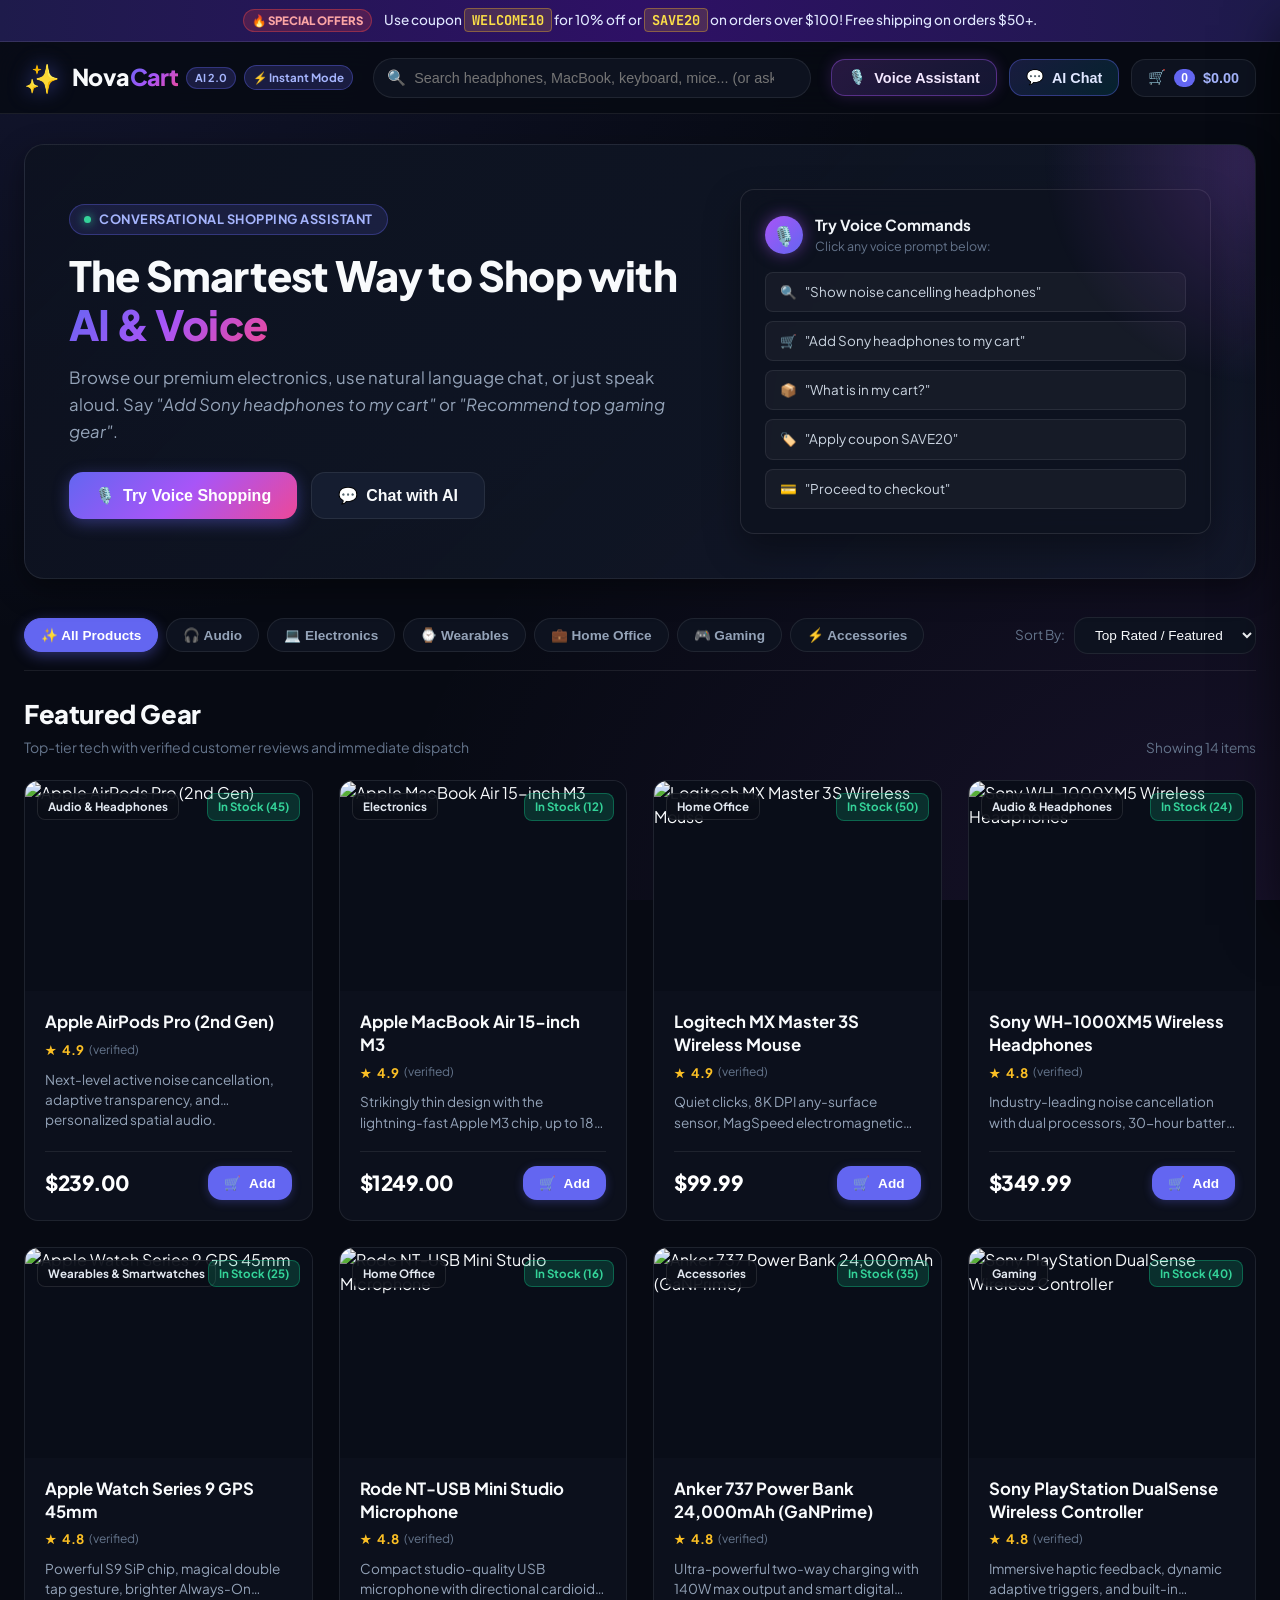
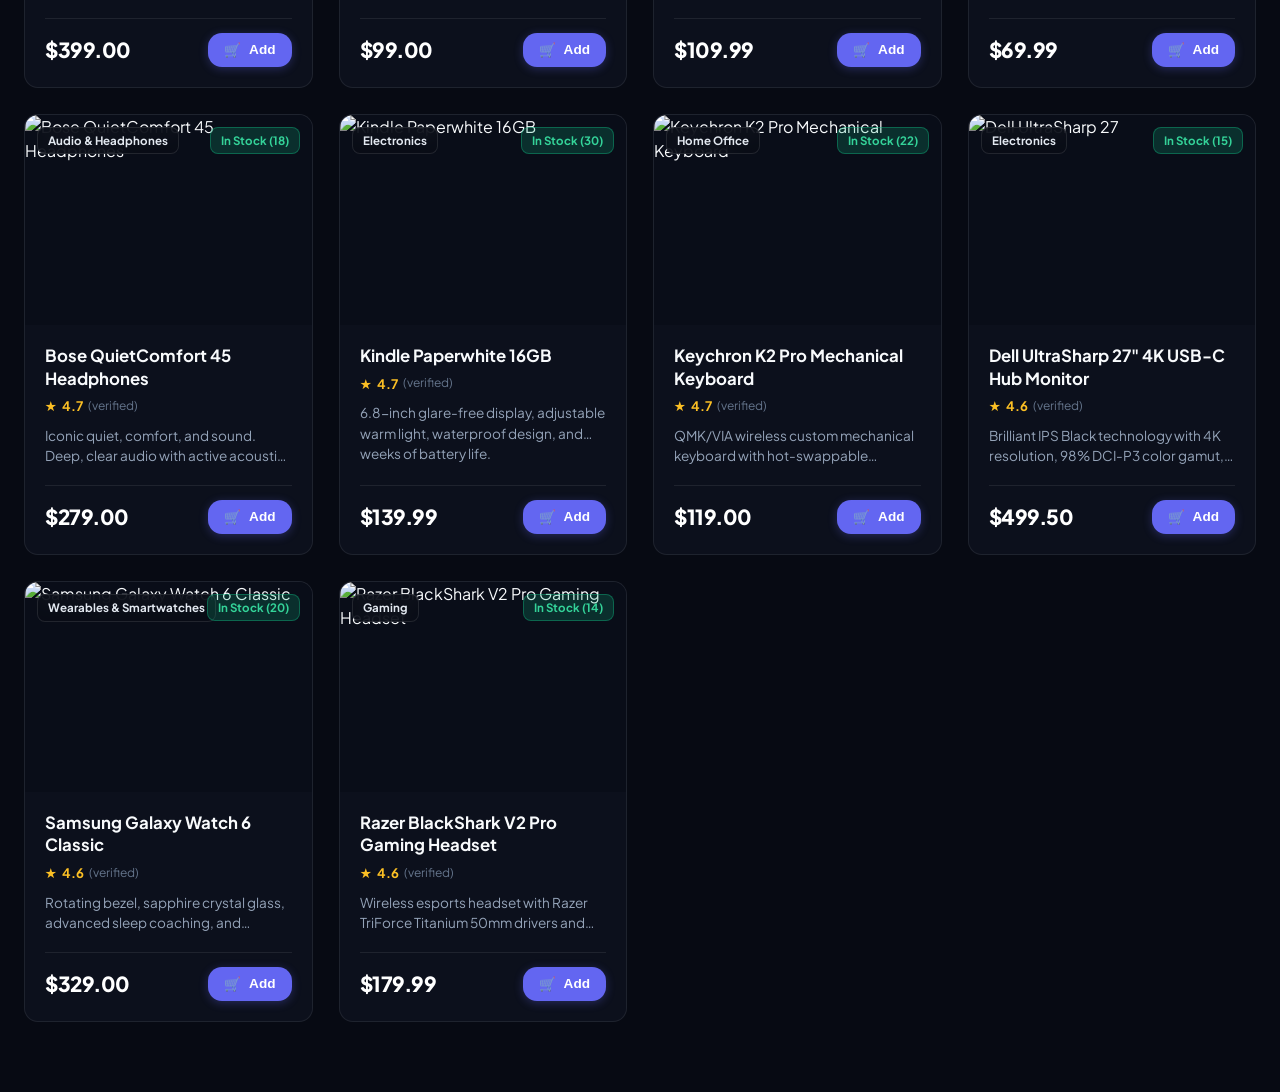
==== src/main/resources/static/index.html @ 32c0c03f "Initial release of NovaCart E-Commerce System with AI Chatbot and Voice Assistant" ====
<!DOCTYPE html>
<html lang="en">
<head>
    <meta charset="UTF-8">
    <meta name="viewport" content="width=device-width, initial-scale=1.0">
    <title>NovaCart - AI & Voice Powered E-Commerce</title>
    <link rel="stylesheet" href="css/style.css">
    <link rel="preconnect" href="https://fonts.googleapis.com">
    <link rel="preconnect" href="https://fonts.gstatic.com" crossorigin>
    <link href="https://fonts.googleapis.com/css2?family=Plus+Jakarta+Sans:wght@300;400;500;600;700;800&family=JetBrains+Mono:wght@400;500;600&display=swap" rel="stylesheet">
</head>
<body>
    <!-- Top Promotional Banner -->
    <div class="announcement-bar">
        <div class="announcement-content">
            <span class="badge-fire">🔥 SPECIAL OFFERS</span>
            <span>Use coupon <code class="coupon-chip" onclick="cartManager.quickApply('WELCOME10')">WELCOME10</code> for 10% off or <code class="coupon-chip" onclick="cartManager.quickApply('SAVE20')">SAVE20</code> on orders over $100! Free shipping on orders $50+.</span>
        </div>
    </div>

    <!-- Navigation Header -->
    <header class="navbar">
        <div class="nav-container">
            <div class="logo-area" onclick="app.resetFilters()">
                <div class="logo-icon-glow">✨</div>
                <div class="logo-text">
                    <span class="brand-title">Nova<span class="gradient-text">Cart</span></span>
                    <span class="brand-badge">AI 2.0</span>
                    <span class="live-pill" id="backendStatusBadge">⚡ Instant Mode</span>
                </div>
            </div>

            <!-- Instant Search Bar -->
            <div class="search-container">
                <span class="search-icon">🔍</span>
                <input type="text" id="searchInput" placeholder="Search headphones, MacBook, keyboard, mice... (or ask AI)" oninput="app.handleSearch(this.value)">
                <button class="clear-search-btn" id="clearSearchBtn" onclick="app.clearSearch()" style="display:none;">✕</button>
            </div>

            <!-- Header Action Controls -->
            <div class="nav-actions">
                <!-- Voice Assistant Trigger -->
                <button class="btn btn-voice-glow" onclick="voiceAssistant.toggle()" title="Talk to Voice Assistant">
                    <span class="mic-wave">🎙️</span>
                    <span class="btn-label">Voice Assistant</span>
                </button>

                <!-- AI Chatbot Trigger -->
                <button class="btn btn-chat-glow" onclick="chatAssistant.toggle()" title="Open AI Chat Assistant">
                    <span>💬</span>
                    <span class="btn-label">AI Chat</span>
                </button>

                <!-- Shopping Cart Trigger -->
                <button class="btn btn-cart-glow" onclick="cartManager.openDrawer()" title="View Cart">
                    <span class="cart-icon">🛒</span>
                    <span class="cart-count" id="cartCountBadge">0</span>
                    <span class="cart-subtotal" id="cartHeaderSubtotal">$0.00</span>
                </button>
            </div>
        </div>
    </header>

    <!-- Main Container -->
    <main class="main-layout">
        <!-- Hero Section with Futuristic Conversational Shopping -->
        <section class="hero-banner">
            <div class="hero-left">
                <div class="hero-pill">
                    <span class="pulse-dot"></span> Conversational Shopping Assistant
                </div>
                <h1 class="hero-heading">
                    The Smartest Way to Shop with <span class="gradient-text">AI & Voice</span>
                </h1>
                <p class="hero-subtext">
                    Browse our premium electronics, use natural language chat, or just speak aloud.
                    Say <em>"Add Sony headphones to my cart"</em> or <em>"Recommend top gaming gear"</em>.
                </p>
                <div class="hero-cta-group">
                    <button class="btn btn-primary btn-lg" onclick="voiceAssistant.startListening()">
                        <span>🎙️</span> Try Voice Shopping
                    </button>
                    <button class="btn btn-secondary btn-lg" onclick="chatAssistant.openWithPrompt('What deals and recommendations do you have?')">
                        <span>💬</span> Chat with AI
                    </button>
                </div>
            </div>

            <div class="hero-right">
                <div class="hero-voice-card">
                    <div class="voice-card-header">
                        <span class="mic-icon-circle">🎙️</span>
                        <div>
                            <h4>Try Voice Commands</h4>
                            <p>Click any voice prompt below:</p>
                        </div>
                    </div>
                    <div class="command-pills">
                        <div class="cmd-pill" onclick="voiceAssistant.simulateUtterance('Show noise cancelling headphones')">
                            <span>🔍</span> "Show noise cancelling headphones"
                        </div>
                        <div class="cmd-pill" onclick="voiceAssistant.simulateUtterance('Add Sony headphones to my cart')">
                            <span>🛒</span> "Add Sony headphones to my cart"
                        </div>
                        <div class="cmd-pill" onclick="voiceAssistant.simulateUtterance('What is in my cart?')">
                            <span>📦</span> "What is in my cart?"
                        </div>
                        <div class="cmd-pill" onclick="voiceAssistant.simulateUtterance('Apply coupon SAVE20')">
                            <span>🏷️</span> "Apply coupon SAVE20"
                        </div>
                        <div class="cmd-pill" onclick="voiceAssistant.simulateUtterance('Proceed to checkout')">
                            <span>💳</span> "Proceed to checkout"
                        </div>
                    </div>
                </div>
            </div>
        </section>

        <!-- Category Filter Tabs & Controls -->
        <section class="catalog-controls">
            <div class="category-tabs" id="categoryTabs">
                <button class="cat-pill active" data-category="ALL" onclick="app.setCategory('ALL')">✨ All Products</button>
                <button class="cat-pill" data-category="AUDIO" onclick="app.setCategory('AUDIO')">🎧 Audio</button>
                <button class="cat-pill" data-category="ELECTRONICS" onclick="app.setCategory('ELECTRONICS')">💻 Electronics</button>
                <button class="cat-pill" data-category="WEARABLES" onclick="app.setCategory('WEARABLES')">⌚ Wearables</button>
                <button class="cat-pill" data-category="HOME_OFFICE" onclick="app.setCategory('HOME_OFFICE')">💼 Home Office</button>
                <button class="cat-pill" data-category="GAMING" onclick="app.setCategory('GAMING')">🎮 Gaming</button>
                <button class="cat-pill" data-category="ACCESSORIES" onclick="app.setCategory('ACCESSORIES')">⚡ Accessories</button>
            </div>

            <div class="filter-controls">
                <div class="sort-selector">
                    <label for="sortSelect">Sort By:</label>
                    <select id="sortSelect" onchange="app.handleSort(this.value)">
                        <option value="featured">Top Rated / Featured</option>
                        <option value="price-asc">Price: Low to High</option>
                        <option value="price-desc">Price: High to Low</option>
                        <option value="name">Name (A-Z)</option>
                    </select>
                </div>
            </div>
        </section>

        <!-- Product Grid Section -->
        <section class="products-section">
            <div class="section-header">
                <div>
                    <h2 id="sectionTitle">Featured Gear</h2>
                    <p class="section-subtitle">Top-tier tech with verified customer reviews and immediate dispatch</p>
                </div>
                <span class="product-count" id="productCountLabel">Loading catalog...</span>
            </div>

            <div class="product-grid" id="productGrid">
                <!-- Dynamically populated product cards -->
            </div>
        </section>
    </main>

    <!-- Slide-out Cart Drawer -->
    <div class="cart-backdrop" id="cartBackdrop" onclick="cartManager.closeDrawer()"></div>
    <aside class="cart-drawer" id="cartDrawer">
        <div class="cart-drawer-header">
            <div class="cart-drawer-title">
                <h3>Your Shopping Cart</h3>
                <span class="cart-badge-count" id="drawerCartCount">0 items</span>
            </div>
            <button class="close-btn" onclick="cartManager.closeDrawer()" title="Close Cart">✕</button>
        </div>

        <!-- Free Shipping Progress Bar -->
        <div class="shipping-progress-box" id="shippingProgressBar">
            <div class="shipping-status-text" id="shippingStatusText">Add $50.00 more for FREE shipping!</div>
            <div class="progress-bar-track">
                <div class="progress-bar-fill" id="shippingFill" style="width: 0%;"></div>
            </div>
        </div>

        <!-- Cart Items List -->
        <div class="cart-items-container" id="cartItemsContainer">
            <!-- Dynamically populated cart items -->
        </div>

        <!-- Cart Footer with Totals & Coupon -->
        <div class="cart-drawer-footer" id="cartDrawerFooter">
            <!-- Coupon Code Section -->
            <div class="coupon-section">
                <div class="coupon-input-group" id="couponInputGroup">
                    <input type="text" id="couponInput" placeholder="Coupon Code (e.g. SAVE20)" uppercase>
                    <button class="btn btn-secondary btn-sm" onclick="cartManager.applyCoupon()">Apply</button>
                </div>
                <div class="applied-coupon-tag" id="appliedCouponTag" style="display: none;">
                    <span class="tag-label" id="appliedCouponName">COUPON</span>
                    <button class="remove-coupon-btn" onclick="cartManager.removeCoupon()" title="Remove coupon">✕</button>
                </div>
            </div>

            <!-- Price Breakdown -->
            <div class="price-breakdown">
                <div class="price-row">
                    <span>Subtotal</span>
                    <span id="summarySubtotal">$0.00</span>
                </div>
                <div class="price-row discount-row" id="discountRow" style="display: none;">
                    <span>Discount Savings</span>
                    <span id="summaryDiscount">-$0.00</span>
                </div>
                <div class="price-row">
                    <span>Estimated Tax (8%)</span>
                    <span id="summaryTax">$0.00</span>
                </div>
                <div class="price-row">
                    <span>Shipping</span>
                    <span id="summaryShipping">$0.00</span>
                </div>
                <div class="price-row total-row">
                    <span>Final Total</span>
                    <span class="total-amount" id="summaryTotal">$0.00</span>
                </div>
            </div>

            <!-- Actions -->
            <div class="cart-action-buttons">
                <button class="btn btn-primary btn-block btn-lg" onclick="checkoutManager.openModal()">
                    Proceed to Checkout 🔒
                </button>
                <button class="btn btn-ghost btn-sm btn-block" onclick="cartManager.clearCart()">
                    Empty Cart
                </button>
            </div>
        </div>
    </aside>

    <!-- Multi-step Checkout Modal -->
    <div class="modal-backdrop" id="checkoutBackdrop">
        <div class="modal-card">
            <div class="modal-header">
                <h3>🔒 Express Checkout</h3>
                <button class="close-btn" onclick="checkoutManager.closeModal()">✕</button>
            </div>

            <div class="checkout-body" id="checkoutBody">
                <form id="checkoutForm" onsubmit="checkoutManager.submitOrder(event)">
                    <!-- Customer Information -->
                    <div class="form-section">
                        <h4>1. Customer Details</h4>
                        <div class="form-row">
                            <div class="form-group">
                                <label for="custName">Full Name *</label>
                                <input type="text" id="custName" required placeholder="Alex Mercer" value="Alex Mercer">
                            </div>
                            <div class="form-group">
                                <label for="custEmail">Email Address *</label>
                                <input type="email" id="custEmail" required placeholder="alex@example.com" value="alex@example.com">
                            </div>
                        </div>
                        <div class="form-group">
                            <label for="custPhone">Phone Number</label>
                            <input type="tel" id="custPhone" placeholder="+1 (555) 019-2834" value="+1 (555) 019-2834">
                        </div>
                    </div>

                    <!-- Shipping Address -->
                    <div class="form-section">
                        <h4>2. Shipping Address</h4>
                        <div class="form-group">
                            <label for="shippingAddress">Street Address & Apartment *</label>
                            <input type="text" id="shippingAddress" required placeholder="742 Evergreen Terrace, Springfield, OR 97477" value="742 Evergreen Terrace, Springfield, OR 97477">
                        </div>
                    </div>

                    <!-- Payment Method -->
                    <div class="form-section">
                        <h4>3. Payment Method</h4>
                        <div class="payment-methods-grid">
                            <label class="payment-card-opt">
                                <input type="radio" name="paymentMethod" value="CREDIT_CARD" checked onchange="checkoutManager.selectPayment(this.value)">
                                <div class="payment-opt-content">
                                    <span class="opt-icon">💳</span>
                                    <span class="opt-title">Credit / Debit Card</span>
                                </div>
                            </label>
                            <label class="payment-card-opt">
                                <input type="radio" name="paymentMethod" value="UPI" onchange="checkoutManager.selectPayment(this.value)">
                                <div class="payment-opt-content">
                                    <span class="opt-icon">⚡</span>
                                    <span class="opt-title">Instant UPI</span>
                                </div>
                            </label>
                            <label class="payment-card-opt">
                                <input type="radio" name="paymentMethod" value="PAYPAL" onchange="checkoutManager.selectPayment(this.value)">
                                <div class="payment-opt-content">
                                    <span class="opt-icon">🅿️</span>
                                    <span class="opt-title">PayPal</span>
                                </div>
                            </label>
                            <label class="payment-card-opt">
                                <input type="radio" name="paymentMethod" value="CASH_ON_DELIVERY" onchange="checkoutManager.selectPayment(this.value)">
                                <div class="payment-opt-content">
                                    <span class="opt-icon">💵</span>
                                    <span class="opt-title">Cash on Delivery</span>
                                </div>
                            </label>
                        </div>

                        <!-- Card Fields -->
                        <div class="payment-extra-fields" id="paymentCardFields">
                            <div class="form-group">
                                <label for="cardNum">Card Number</label>
                                <input type="text" id="cardNum" placeholder="4532 •••• •••• 8890" value="4532 8900 1234 5678" maxlength="19">
                            </div>
                            <div class="form-row">
                                <div class="form-group">
                                    <label for="cardExp">Expiry (MM/YY)</label>
                                    <input type="text" id="cardExp" placeholder="12/28" value="12/28" maxlength="5">
                                </div>
                                <div class="form-group">
                                    <label for="cardCvv">CVV</label>
                                    <input type="password" id="cardCvv" placeholder="•••" value="889" maxlength="4">
                                </div>
                            </div>
                        </div>

                        <!-- UPI Fields -->
                        <div class="payment-extra-fields" id="paymentUpiFields" style="display: none;">
                            <div class="form-group">
                                <label for="upiId">UPI Virtual Payment Address (VPA)</label>
                                <input type="text" id="upiId" placeholder="alex@okhdfcbank" value="alex@okhdfcbank">
                            </div>
                        </div>
                    </div>

                    <!-- Order Total Summary -->
                    <div class="checkout-summary-bar">
                        <span>Total Payable: <strong id="checkoutModalTotal">$0.00</strong></span>
                    </div>

                    <div class="modal-footer-actions">
                        <button type="button" class="btn btn-secondary" onclick="checkoutManager.closeModal()">Back to Cart</button>
                        <button type="submit" class="btn btn-primary btn-lg" id="submitOrderBtn">Place Order Now 🚀</button>
                    </div>
                </form>
            </div>

            <!-- Order Confirmation Success View -->
            <div class="order-receipt-view" id="orderReceiptView" style="display: none;">
                <div class="success-badge-icon">🎉</div>
                <h3>Order Placed Successfully!</h3>
                <p class="receipt-sub">Thank you for your purchase. Your order receipt and shipment tracking details:</p>
                
                <div class="receipt-card">
                    <div class="receipt-row">
                        <span>Order ID:</span>
                        <strong class="receipt-id" id="receiptOrderId">ORD-000000</strong>
                    </div>
                    <div class="receipt-row">
                        <span>Tracking Number:</span>
                        <code id="receiptTracking">TRK-000000</code>
                    </div>
                    <div class="receipt-row">
                        <span>Transaction ID:</span>
                        <code id="receiptTransaction">TXN-000000</code>
                    </div>
                    <div class="receipt-row">
                        <span>Total Paid:</span>
                        <strong class="receipt-total" id="receiptTotal">$0.00</strong>
                    </div>
                    <div class="receipt-row">
                        <span>Delivery Address:</span>
                        <span id="receiptAddress">Address</span>
                    </div>
                </div>

                <div class="modal-footer-actions">
                    <button class="btn btn-primary btn-block" onclick="checkoutManager.finishAndShop()">Continue Shopping</button>
                </div>
            </div>
        </div>
    </div>

    <!-- AI Chatbot Drawer Widget -->
    <div class="chat-widget" id="chatWidget">
        <div class="chat-header">
            <div class="chat-bot-info">
                <div class="chat-avatar">🤖</div>
                <div>
                    <div class="chat-title">Nova AI Assistant</div>
                    <div class="chat-subtitle"><span class="online-dot"></span> Online • Natural Language Agent</div>
                </div>
            </div>
            <button class="close-btn" onclick="chatAssistant.toggle()" title="Close Chat">✕</button>
        </div>

        <div class="chat-messages" id="chatMessages">
            <div class="chat-bubble bot-bubble">
                <div class="bubble-content">
                    👋 Hi! I'm your AI Shopping Assistant. How can I help you today?
                    <br><br>
                    You can ask me to:
                    <ul>
                        <li>Search gear (e.g. <em>"Show headphones under $300"</em>)</li>
                        <li>Add products to your cart (e.g. <em>"Add 2 Sony headphones"</em>)</li>
                        <li>Apply discounts (e.g. <em>"Apply coupon SAVE20"</em>)</li>
                        <li>Check your cart or proceed to checkout</li>
                    </ul>
                </div>
            </div>
        </div>

        <!-- Quick Suggestion Chips -->
        <div class="chat-suggestions" id="chatSuggestions">
            <button class="suggestion-chip" onclick="chatAssistant.sendPrompt('Recommend popular headphones')">🎧 Popular Headphones</button>
            <button class="suggestion-chip" onclick="chatAssistant.sendPrompt('Show MacBook and monitors')">💻 Laptops & Monitors</button>
            <button class="suggestion-chip" onclick="chatAssistant.sendPrompt('What is in my cart?')">🛒 Check My Cart</button>
            <button class="suggestion-chip" onclick="chatAssistant.sendPrompt('Apply coupon WELCOME10')">🏷️ Apply WELCOME10</button>
            <button class="suggestion-chip" onclick="chatAssistant.sendPrompt('What is your return policy?')">📦 Return Policy</button>
        </div>

        <!-- Chat Input Form -->
        <form class="chat-input-bar" onsubmit="chatAssistant.sendMessage(event)">
            <input type="text" id="chatInputField" placeholder="Type a request (e.g. 'Add Sony headphones')..." autocomplete="off">
            <button type="button" class="chat-mic-btn" onclick="voiceAssistant.startListening()" title="Speak instead">🎙️</button>
            <button type="submit" class="btn btn-primary chat-send-btn">Send</button>
        </form>
    </div>

    <!-- Voice Assistant Modal Overlay & Waveform Visualizer -->
    <div class="voice-modal-overlay" id="voiceModal" style="display: none;">
        <div class="voice-modal-box">
            <button class="close-btn voice-close" onclick="voiceAssistant.stopListening()">✕</button>
            
            <div class="voice-waveform-area">
                <div class="voice-orb" id="voiceOrb">
                    <div class="pulse-ring"></div>
                    <div class="pulse-ring"></div>
                    <span class="voice-mic-icon">🎙️</span>
                </div>
                <div class="waveform-bars" id="waveformBars">
                    <span class="bar"></span><span class="bar"></span><span class="bar"></span>
                    <span class="bar"></span><span class="bar"></span><span class="bar"></span>
                    <span class="bar"></span><span class="bar"></span><span class="bar"></span>
                </div>
            </div>

            <div class="voice-status-text" id="voiceStatus">Listening... Speak now</div>
            
            <div class="voice-transcript-box">
                <div class="transcript-label">Recognized Speech:</div>
                <div class="transcript-text" id="voiceTranscript">"Say something like 'Add Sony headphones to cart'..."</div>
            </div>

            <div class="voice-response-box" id="voiceResponseBox" style="display: none;">
                <div class="transcript-label">Assistant Spoke:</div>
                <div class="assistant-speech-text" id="assistantSpeechText"></div>
            </div>

            <div class="voice-sample-actions">
                <span class="sample-label">Or click to test voice command:</span>
                <div class="sample-chips">
                    <button class="chip-btn" onclick="voiceAssistant.simulateUtterance('Add Sony headphones to cart')">Add Sony Headphones</button>
                    <button class="chip-btn" onclick="voiceAssistant.simulateUtterance('Show mechanical keyboards')">Show Keyboards</button>
                    <button class="chip-btn" onclick="voiceAssistant.simulateUtterance('What is in my cart?')">What's in my cart?</button>
                    <button class="chip-btn" onclick="voiceAssistant.simulateUtterance('Proceed to checkout')">Checkout Now</button>
                </div>
            </div>
        </div>
    </div>

    <!-- Toast Notification Container -->
    <div class="toast-container" id="toastContainer"></div>

    <script src="js/app.js"></script>
</body>
</html>
---- src/main/resources/static/css/style.css ----
/* ==========================================================================
   NovaCart Premium Modern CSS System (V2 Enhanced)
   ========================================================================== */

:root {
    --bg-primary: #070a13;
    --bg-secondary: #0d121f;
    --bg-tertiary: #151d30;
    --bg-card: rgba(13, 18, 31, 0.85);
    --bg-card-hover: rgba(21, 29, 48, 0.95);
    --bg-glass: rgba(255, 255, 255, 0.03);
    
    --text-primary: #f8fafc;
    --text-secondary: #94a3b8;
    --text-muted: #64748b;

    --brand-primary: #6366f1;
    --brand-hover: #4f46e5;
    --brand-gradient: linear-gradient(135deg, #6366f1 0%, #a855f7 50%, #ec4899 100%);
    --brand-glow: rgba(99, 102, 241, 0.4);

    --accent-cyan: #06b6d4;
    --success: #10b981;
    --success-bg: rgba(16, 185, 129, 0.14);
    --warning: #f59e0b;
    --danger: #ef4444;
    
    --border-color: rgba(255, 255, 255, 0.08);
    --border-highlight: rgba(99, 102, 241, 0.35);

    --radius-sm: 8px;
    --radius-md: 14px;
    --radius-lg: 20px;
    --radius-full: 9999px;

    --shadow-sm: 0 4px 12px rgba(0, 0, 0, 0.25);
    --shadow-md: 0 10px 30px rgba(0, 0, 0, 0.4);
    --shadow-lg: 0 25px 50px rgba(0, 0, 0, 0.6);
    --shadow-glow: 0 0 30px var(--brand-glow);

    --transition: all 0.25s cubic-bezier(0.16, 1, 0.3, 1);
}

* {
    box-sizing: border-box;
    margin: 0;
    padding: 0;
}

body {
    font-family: 'Plus Jakarta Sans', -apple-system, BlinkMacSystemFont, sans-serif;
    background-color: var(--bg-primary);
    background-image: 
        radial-gradient(at 0% 0%, rgba(99, 102, 241, 0.12) 0px, transparent 50%),
        radial-gradient(at 100% 100%, rgba(168, 85, 247, 0.1) 0px, transparent 50%);
    background-attachment: fixed;
    color: var(--text-primary);
    line-height: 1.5;
    min-height: 100vh;
    overflow-x: hidden;
}

/* Announcement Bar */
.announcement-bar {
    background: linear-gradient(90deg, #1e1b4b, #2e1065, #1e1b4b);
    border-bottom: 1px solid rgba(255, 255, 255, 0.1);
    color: #e0e7ff;
    padding: 9px 16px;
    font-size: 0.85rem;
    font-weight: 500;
}

.announcement-content {
    max-width: 1280px;
    margin: 0 auto;
    display: flex;
    align-items: center;
    justify-content: center;
    gap: 12px;
    flex-wrap: wrap;
}

.badge-fire {
    font-size: 0.72rem;
    font-weight: 800;
    background: rgba(239, 68, 68, 0.2);
    border: 1px solid rgba(239, 68, 68, 0.4);
    color: #fca5a5;
    padding: 2px 8px;
    border-radius: var(--radius-full);
}

.coupon-chip {
    font-family: 'JetBrains Mono', monospace;
    background: rgba(251, 191, 36, 0.15);
    border: 1px solid rgba(251, 191, 36, 0.35);
    padding: 2px 7px;
    border-radius: 4px;
    color: #fde047;
    font-weight: 700;
    cursor: pointer;
    transition: var(--transition);
}

.coupon-chip:hover {
    background: rgba(251, 191, 36, 0.3);
}

/* Navigation Header */
.navbar {
    position: sticky;
    top: 0;
    z-index: 100;
    background: rgba(7, 10, 19, 0.82);
    backdrop-filter: blur(20px);
    -webkit-backdrop-filter: blur(20px);
    border-bottom: 1px solid var(--border-color);
}

.nav-container {
    max-width: 1280px;
    margin: 0 auto;
    padding: 14px 24px;
    display: flex;
    align-items: center;
    justify-content: space-between;
    gap: 20px;
}

.logo-area {
    display: flex;
    align-items: center;
    gap: 12px;
    cursor: pointer;
    user-select: none;
}

.logo-icon-glow {
    font-size: 1.8rem;
    filter: drop-shadow(0 0 10px rgba(99, 102, 241, 0.7));
}

.logo-text {
    display: flex;
    align-items: center;
    gap: 8px;
}

.brand-title {
    font-size: 1.45rem;
    font-weight: 800;
    letter-spacing: -0.6px;
}

.gradient-text {
    background: var(--brand-gradient);
    -webkit-background-clip: text;
    -webkit-text-fill-color: transparent;
}

.brand-badge {
    font-size: 0.68rem;
    font-weight: 700;
    padding: 2px 8px;
    background: rgba(99, 102, 241, 0.2);
    border: 1px solid var(--border-highlight);
    border-radius: var(--radius-full);
    color: #a5b4fc;
}

.live-pill {
    font-size: 0.72rem;
    font-weight: 700;
    padding: 3px 8px;
    border-radius: var(--radius-full);
    background: rgba(16, 185, 129, 0.15);
    border: 1px solid rgba(16, 185, 129, 0.35);
    color: #34d399;
}

/* Search Bar */
.search-container {
    flex: 1;
    max-width: 480px;
    position: relative;
    display: flex;
    align-items: center;
}

.search-icon {
    position: absolute;
    left: 14px;
    font-size: 0.95rem;
    color: var(--text-muted);
    pointer-events: none;
}

.search-container input {
    width: 100%;
    padding: 11px 36px 11px 40px;
    background: var(--bg-secondary);
    border: 1px solid var(--border-color);
    border-radius: var(--radius-full);
    color: var(--text-primary);
    font-size: 0.9rem;
    transition: var(--transition);
}

.search-container input:focus {
    outline: none;
    border-color: var(--brand-primary);
    box-shadow: 0 0 0 3px var(--brand-glow);
}

.clear-search-btn {
    position: absolute;
    right: 14px;
    background: none;
    border: none;
    color: var(--text-muted);
    cursor: pointer;
    font-size: 0.85rem;
}

/* Nav Actions */
.nav-actions {
    display: flex;
    align-items: center;
    gap: 12px;
}

.btn {
    display: inline-flex;
    align-items: center;
    justify-content: center;
    gap: 8px;
    padding: 9px 18px;
    border-radius: var(--radius-md);
    font-size: 0.9rem;
    font-weight: 600;
    cursor: pointer;
    transition: var(--transition);
    border: none;
    user-select: none;
}

.btn-primary {
    background: var(--brand-gradient);
    color: #ffffff;
    box-shadow: 0 4px 16px rgba(99, 102, 241, 0.4);
}

.btn-primary:hover {
    transform: translateY(-2px);
    box-shadow: 0 6px 24px rgba(99, 102, 241, 0.6);
}

.btn-secondary {
    background: var(--bg-tertiary);
    color: var(--text-primary);
    border: 1px solid var(--border-color);
}

.btn-secondary:hover {
    background: #1e293b;
    border-color: rgba(255, 255, 255, 0.2);
}

.btn-voice-glow {
    background: linear-gradient(135deg, rgba(168, 85, 247, 0.2), rgba(99, 102, 241, 0.15));
    border: 1px solid rgba(168, 85, 247, 0.4);
    color: #f3e8ff;
    padding: 9px 16px;
    box-shadow: 0 0 15px rgba(168, 85, 247, 0.2);
}

.btn-voice-glow:hover {
    background: linear-gradient(135deg, rgba(168, 85, 247, 0.35), rgba(99, 102, 241, 0.3));
    transform: translateY(-1px);
    box-shadow: 0 0 20px rgba(168, 85, 247, 0.5);
}

.btn-chat-glow {
    background: linear-gradient(135deg, rgba(99, 102, 241, 0.2), rgba(6, 182, 212, 0.15));
    border: 1px solid rgba(99, 102, 241, 0.4);
    color: #e0e7ff;
    padding: 9px 16px;
}

.btn-chat-glow:hover {
    background: rgba(99, 102, 241, 0.3);
    transform: translateY(-1px);
    box-shadow: 0 0 20px rgba(99, 102, 241, 0.5);
}

.btn-cart-glow {
    background: var(--bg-secondary);
    border: 1px solid var(--border-color);
    color: var(--text-primary);
    padding: 9px 16px;
    gap: 8px;
}

.btn-cart-glow:hover {
    border-color: var(--brand-primary);
}

.cart-count {
    background: var(--brand-primary);
    color: #ffffff;
    font-size: 0.75rem;
    font-weight: 700;
    padding: 2px 7px;
    border-radius: var(--radius-full);
}

.cart-subtotal {
    font-weight: 700;
    font-size: 0.9rem;
    color: #a5b4fc;
}

/* Main Layout */
.main-layout {
    max-width: 1280px;
    margin: 0 auto;
    padding: 30px 24px 70px;
}

/* Hero Banner */
.hero-banner {
    display: grid;
    grid-template-columns: 1.35fr 1fr;
    gap: 36px;
    align-items: center;
    background: linear-gradient(135deg, rgba(13, 18, 31, 0.9) 0%, rgba(21, 29, 48, 0.7) 100%);
    border: 1px solid var(--border-color);
    border-radius: var(--radius-lg);
    padding: 44px;
    margin-bottom: 38px;
    position: relative;
    overflow: hidden;
    box-shadow: var(--shadow-md);
}

.hero-banner::after {
    content: '';
    position: absolute;
    top: -50%;
    right: -20%;
    width: 460px;
    height: 460px;
    background: radial-gradient(circle, rgba(168, 85, 247, 0.25), transparent 70%);
    pointer-events: none;
}

.hero-pill {
    display: inline-flex;
    align-items: center;
    gap: 8px;
    font-size: 0.8rem;
    font-weight: 700;
    text-transform: uppercase;
    letter-spacing: 0.5px;
    padding: 5px 14px;
    background: rgba(99, 102, 241, 0.15);
    border: 1px solid var(--border-highlight);
    border-radius: var(--radius-full);
    color: #a5b4fc;
    margin-bottom: 16px;
}

.pulse-dot {
    width: 7px;
    height: 7px;
    border-radius: 50%;
    background: #34d399;
    box-shadow: 0 0 10px #34d399;
}

.hero-heading {
    font-size: 2.6rem;
    font-weight: 800;
    line-height: 1.18;
    margin-bottom: 16px;
    letter-spacing: -0.8px;
}

.hero-subtext {
    font-size: 1.05rem;
    color: var(--text-secondary);
    margin-bottom: 26px;
    line-height: 1.6;
}

.hero-cta-group {
    display: flex;
    gap: 14px;
    flex-wrap: wrap;
}

.btn-lg {
    padding: 13px 26px;
    font-size: 1rem;
    border-radius: var(--radius-md);
}

.hero-voice-card {
    background: rgba(13, 18, 31, 0.85);
    border: 1px solid rgba(255, 255, 255, 0.1);
    border-radius: var(--radius-md);
    padding: 24px;
    backdrop-filter: blur(16px);
    box-shadow: 0 15px 35px rgba(0, 0, 0, 0.35);
}

.voice-card-header {
    display: flex;
    align-items: center;
    gap: 12px;
    margin-bottom: 16px;
}

.mic-icon-circle {
    width: 38px;
    height: 38px;
    border-radius: 50%;
    background: linear-gradient(135deg, #a855f7, #6366f1);
    display: flex;
    align-items: center;
    justify-content: center;
    font-size: 1.2rem;
    box-shadow: 0 0 15px rgba(168, 85, 247, 0.5);
}

.voice-card-header h4 {
    font-size: 0.95rem;
    font-weight: 700;
    color: #f1f5f9;
}

.voice-card-header p {
    font-size: 0.78rem;
    color: var(--text-muted);
}

.command-pills {
    display: flex;
    flex-direction: column;
    gap: 9px;
}

.cmd-pill {
    background: rgba(255, 255, 255, 0.04);
    border: 1px solid rgba(255, 255, 255, 0.08);
    border-radius: var(--radius-sm);
    padding: 9px 14px;
    font-size: 0.84rem;
    color: #cbd5e1;
    cursor: pointer;
    transition: var(--transition);
    display: flex;
    align-items: center;
    gap: 8px;
}

.cmd-pill:hover {
    background: rgba(99, 102, 241, 0.22);
    border-color: var(--brand-primary);
    transform: translateX(4px);
    color: #ffffff;
}

/* Category Filter Tabs & Controls */
.catalog-controls {
    display: flex;
    justify-content: space-between;
    align-items: center;
    flex-wrap: wrap;
    gap: 16px;
    margin-bottom: 24px;
    padding-bottom: 16px;
    border-bottom: 1px solid var(--border-color);
}

.category-tabs {
    display: flex;
    gap: 8px;
    flex-wrap: wrap;
}

.cat-pill {
    background: var(--bg-secondary);
    border: 1px solid var(--border-color);
    color: var(--text-secondary);
    padding: 8px 16px;
    border-radius: var(--radius-full);
    font-size: 0.85rem;
    font-weight: 600;
    cursor: pointer;
    transition: var(--transition);
}

.cat-pill:hover {
    color: var(--text-primary);
    border-color: rgba(255, 255, 255, 0.2);
}

.cat-pill.active {
    background: var(--brand-primary);
    border-color: var(--brand-primary);
    color: #ffffff;
    box-shadow: 0 4px 14px rgba(99, 102, 241, 0.4);
}

.filter-controls select {
    background: var(--bg-secondary);
    border: 1px solid var(--border-color);
    color: var(--text-primary);
    padding: 9px 16px;
    border-radius: var(--radius-md);
    font-size: 0.85rem;
    outline: none;
    cursor: pointer;
}

.sort-selector label {
    font-size: 0.85rem;
    color: var(--text-muted);
    margin-right: 6px;
}

/* Products Section */
.section-header {
    display: flex;
    justify-content: space-between;
    align-items: flex-end;
    margin-bottom: 22px;
}

.section-header h2 {
    font-size: 1.6rem;
    font-weight: 800;
    letter-spacing: -0.4px;
}

.section-subtitle {
    font-size: 0.88rem;
    color: var(--text-muted);
    margin-top: 4px;
}

.product-count {
    color: var(--text-muted);
    font-size: 0.85rem;
}

/* Product Grid */
.product-grid {
    display: grid;
    grid-template-columns: repeat(auto-fill, minmax(280px, 1fr));
    gap: 26px;
}

.product-card {
    background: var(--bg-card);
    border: 1px solid var(--border-color);
    border-radius: var(--radius-md);
    overflow: hidden;
    display: flex;
    flex-direction: column;
    transition: var(--transition);
    position: relative;
}

.product-card:hover {
    transform: translateY(-6px);
    background: var(--bg-card-hover);
    border-color: rgba(99, 102, 241, 0.45);
    box-shadow: var(--shadow-md), 0 0 25px rgba(99, 102, 241, 0.15);
}

.product-img-box {
    position: relative;
    width: 100%;
    height: 210px;
    background: #090d18;
    overflow: hidden;
}

.product-img-box img {
    width: 100%;
    height: 100%;
    object-fit: cover;
    transition: transform 0.45s ease;
}

.product-card:hover .product-img-box img {
    transform: scale(1.08);
}

.product-category-tag {
    position: absolute;
    top: 12px;
    left: 12px;
    background: rgba(10, 14, 23, 0.85);
    backdrop-filter: blur(8px);
    color: #e2e8f0;
    font-size: 0.72rem;
    font-weight: 700;
    padding: 4px 10px;
    border-radius: var(--radius-sm);
    border: 1px solid rgba(255, 255, 255, 0.1);
}

.product-stock-tag {
    position: absolute;
    top: 12px;
    right: 12px;
    font-size: 0.72rem;
    font-weight: 700;
    padding: 4px 10px;
    border-radius: var(--radius-sm);
}

.stock-in {
    background: rgba(16, 185, 129, 0.2);
    color: #34d399;
    border: 1px solid rgba(16, 185, 129, 0.4);
}

.stock-low {
    background: rgba(245, 158, 11, 0.2);
    color: #fbbf24;
    border: 1px solid rgba(245, 158, 11, 0.4);
}

.product-body {
    padding: 20px;
    display: flex;
    flex-direction: column;
    flex: 1;
}

.product-title {
    font-size: 1.05rem;
    font-weight: 700;
    margin-bottom: 6px;
    line-height: 1.35;
    color: var(--text-primary);
}

.product-rating {
    display: flex;
    align-items: center;
    gap: 5px;
    font-size: 0.82rem;
    color: #fbbf24;
    margin-bottom: 10px;
}

.product-desc {
    font-size: 0.85rem;
    color: var(--text-secondary);
    line-height: 1.5;
    margin-bottom: 18px;
    flex: 1;
    display: -webkit-box;
    -webkit-line-clamp: 2;
    -webkit-box-orient: vertical;
    overflow: hidden;
}

.product-footer {
    display: flex;
    align-items: center;
    justify-content: space-between;
    gap: 12px;
    padding-top: 14px;
    border-top: 1px solid var(--border-color);
}

.product-price {
    font-size: 1.3rem;
    font-weight: 800;
    color: #ffffff;
    letter-spacing: -0.5px;
}

.btn-add-cart {
    background: var(--brand-primary);
    color: #ffffff;
    padding: 9px 16px;
    font-size: 0.85rem;
    box-shadow: 0 2px 10px rgba(99, 102, 241, 0.3);
}

.btn-add-cart:hover {
    background: var(--brand-hover);
    box-shadow: 0 4px 14px rgba(99, 102, 241, 0.5);
}

/* Cart Drawer */
.cart-backdrop {
    position: fixed;
    inset: 0;
    background: rgba(0, 0, 0, 0.7);
    backdrop-filter: blur(6px);
    z-index: 200;
    opacity: 0;
    pointer-events: none;
    transition: var(--transition);
}

.cart-backdrop.open {
    opacity: 1;
    pointer-events: auto;
}

.cart-drawer {
    position: fixed;
    top: 0;
    right: 0;
    bottom: 0;
    width: 450px;
    max-width: 100vw;
    background: #0c111e;
    border-left: 1px solid var(--border-color);
    box-shadow: var(--shadow-lg);
    z-index: 210;
    transform: translateX(100%);
    transition: transform 0.35s cubic-bezier(0.16, 1, 0.3, 1);
    display: flex;
    flex-direction: column;
}

.cart-drawer.open {
    transform: translateX(0);
}

.cart-drawer-header {
    padding: 22px 24px;
    display: flex;
    justify-content: space-between;
    align-items: center;
    border-bottom: 1px solid var(--border-color);
}

.cart-drawer-title {
    display: flex;
    align-items: center;
    gap: 10px;
}

.cart-drawer-title h3 {
    font-size: 1.25rem;
    font-weight: 700;
}

.cart-badge-count {
    background: rgba(99, 102, 241, 0.2);
    color: #a5b4fc;
    font-size: 0.75rem;
    padding: 3px 9px;
    border-radius: var(--radius-full);
}

.close-btn {
    background: none;
    border: none;
    color: var(--text-muted);
    font-size: 1.25rem;
    cursor: pointer;
    padding: 4px;
    line-height: 1;
    transition: var(--transition);
}

.close-btn:hover {
    color: #ffffff;
}

/* Free Shipping Progress */
.shipping-progress-box {
    background: rgba(99, 102, 241, 0.08);
    padding: 14px 24px;
    border-bottom: 1px solid var(--border-color);
}

.shipping-status-text {
    font-size: 0.82rem;
    font-weight: 600;
    color: #c7d2fe;
    margin-bottom: 8px;
}

.progress-bar-track {
    width: 100%;
    height: 7px;
    background: rgba(255, 255, 255, 0.08);
    border-radius: var(--radius-full);
    overflow: hidden;
}

.progress-bar-fill {
    height: 100%;
    background: linear-gradient(90deg, #6366f1, #10b981);
    transition: width 0.4s ease;
}

/* Cart Items Container */
.cart-items-container {
    flex: 1;
    overflow-y: auto;
    padding: 20px 24px;
    display: flex;
    flex-direction: column;
    gap: 16px;
}

.cart-item-card {
    display: flex;
    gap: 14px;
    background: rgba(255, 255, 255, 0.03);
    border: 1px solid var(--border-color);
    border-radius: var(--radius-md);
    padding: 14px;
}

.cart-item-img {
    width: 72px;
    height: 72px;
    border-radius: var(--radius-sm);
    object-fit: cover;
    background: #000;
}

.cart-item-details {
    flex: 1;
    display: flex;
    flex-direction: column;
    justify-content: space-between;
}

.cart-item-top {
    display: flex;
    justify-content: space-between;
    align-items: flex-start;
    gap: 8px;
}

.cart-item-name {
    font-size: 0.92rem;
    font-weight: 600;
    line-height: 1.35;
}

.btn-remove-item {
    background: none;
    border: none;
    color: var(--text-muted);
    cursor: pointer;
    font-size: 0.9rem;
    padding: 2px;
}

.btn-remove-item:hover {
    color: var(--danger);
}

.cart-item-bottom {
    display: flex;
    justify-content: space-between;
    align-items: center;
    margin-top: 8px;
}

.qty-control {
    display: flex;
    align-items: center;
    background: var(--bg-secondary);
    border: 1px solid var(--border-color);
    border-radius: var(--radius-sm);
    overflow: hidden;
}

.qty-btn {
    background: none;
    border: none;
    color: var(--text-primary);
    padding: 3px 10px;
    cursor: pointer;
    font-weight: 700;
}

.qty-btn:hover {
    background: rgba(255, 255, 255, 0.1);
}

.qty-display {
    padding: 2px 10px;
    font-size: 0.85rem;
    font-weight: 600;
}

.cart-item-price {
    font-weight: 700;
    font-size: 0.98rem;
    color: #ffffff;
}

.empty-cart-state {
    text-align: center;
    padding: 60px 20px;
    color: var(--text-muted);
}

.empty-cart-icon {
    font-size: 3.5rem;
    margin-bottom: 12px;
}

/* Cart Footer */
.cart-drawer-footer {
    padding: 20px 24px;
    border-top: 1px solid var(--border-color);
    background: rgba(12, 17, 30, 0.95);
}

.coupon-section {
    margin-bottom: 16px;
}

.coupon-input-group {
    display: flex;
    gap: 8px;
}

.coupon-input-group input {
    flex: 1;
    background: var(--bg-secondary);
    border: 1px solid var(--border-color);
    border-radius: var(--radius-md);
    padding: 9px 12px;
    color: #ffffff;
    font-size: 0.85rem;
    font-family: 'JetBrains Mono', monospace;
    text-transform: uppercase;
}

.applied-coupon-tag {
    display: flex;
    align-items: center;
    justify-content: space-between;
    background: var(--success-bg);
    border: 1px solid rgba(16, 185, 129, 0.4);
    padding: 7px 14px;
    border-radius: var(--radius-sm);
    color: #34d399;
    font-size: 0.85rem;
    font-weight: 600;
    margin-top: 6px;
}

.price-breakdown {
    display: flex;
    flex-direction: column;
    gap: 8px;
    margin-bottom: 18px;
    font-size: 0.9rem;
}

.price-row {
    display: flex;
    justify-content: space-between;
    color: var(--text-secondary);
}

.discount-row {
    color: #34d399;
    font-weight: 600;
}

.total-row {
    font-size: 1.2rem;
    font-weight: 800;
    color: #ffffff;
    padding-top: 10px;
    border-top: 1px solid var(--border-color);
}

.btn-block {
    width: 100%;
}

.btn-ghost {
    background: none;
    border: none;
    color: var(--text-muted);
}

.btn-ghost:hover {
    color: var(--danger);
}

/* Modals */
.modal-backdrop {
    position: fixed;
    inset: 0;
    background: rgba(0, 0, 0, 0.78);
    backdrop-filter: blur(10px);
    z-index: 300;
    display: flex;
    align-items: center;
    justify-content: center;
    padding: 20px;
    opacity: 0;
    pointer-events: none;
    transition: var(--transition);
}

.modal-backdrop.open {
    opacity: 1;
    pointer-events: auto;
}

.modal-card {
    background: #0f1627;
    border: 1px solid var(--border-color);
    border-radius: var(--radius-lg);
    width: 100%;
    max-width: 600px;
    max-height: 90vh;
    overflow-y: auto;
    box-shadow: var(--shadow-lg);
    display: flex;
    flex-direction: column;
}

.modal-header {
    padding: 22px 24px;
    display: flex;
    justify-content: space-between;
    align-items: center;
    border-bottom: 1px solid var(--border-color);
}

.modal-header h3 {
    font-size: 1.3rem;
    font-weight: 700;
}

.checkout-body {
    padding: 24px;
}

.form-section {
    margin-bottom: 24px;
}

.form-section h4 {
    font-size: 0.95rem;
    font-weight: 700;
    color: #c7d2fe;
    margin-bottom: 14px;
    text-transform: uppercase;
    letter-spacing: 0.5px;
}

.form-row {
    display: grid;
    grid-template-columns: 1fr 1fr;
    gap: 14px;
}

.form-group {
    margin-bottom: 14px;
}

.form-group label {
    display: block;
    font-size: 0.8rem;
    font-weight: 600;
    color: var(--text-secondary);
    margin-bottom: 6px;
}

.form-group input {
    width: 100%;
    background: var(--bg-secondary);
    border: 1px solid var(--border-color);
    border-radius: var(--radius-md);
    padding: 10px 14px;
    color: #ffffff;
    font-size: 0.9rem;
    transition: var(--transition);
}

.form-group input:focus {
    outline: none;
    border-color: var(--brand-primary);
    box-shadow: 0 0 0 3px var(--brand-glow);
}

.payment-methods-grid {
    display: grid;
    grid-template-columns: 1fr 1fr;
    gap: 10px;
    margin-bottom: 16px;
}

.payment-card-opt {
    display: flex;
    align-items: center;
    padding: 12px;
    background: var(--bg-secondary);
    border: 1px solid var(--border-color);
    border-radius: var(--radius-md);
    cursor: pointer;
    transition: var(--transition);
}

.payment-card-opt input {
    margin-right: 10px;
}

.payment-card-opt:hover {
    border-color: var(--brand-primary);
}

.opt-icon {
    font-size: 1.15rem;
    margin-right: 6px;
}

.opt-title {
    font-size: 0.85rem;
    font-weight: 600;
}

.checkout-summary-bar {
    background: rgba(99, 102, 241, 0.12);
    border: 1px solid var(--border-highlight);
    border-radius: var(--radius-md);
    padding: 15px;
    margin-bottom: 20px;
    font-size: 1.15rem;
    text-align: right;
    color: #ffffff;
}

.modal-footer-actions {
    display: flex;
    justify-content: flex-end;
    gap: 12px;
}

/* Order Confirmation View */
.order-receipt-view {
    padding: 44px 28px;
    text-align: center;
}

.success-badge-icon {
    font-size: 3.8rem;
    margin-bottom: 12px;
}

.receipt-sub {
    color: var(--text-secondary);
    margin-bottom: 24px;
    font-size: 0.95rem;
}

.receipt-card {
    background: var(--bg-secondary);
    border: 1px solid var(--border-color);
    border-radius: var(--radius-md);
    padding: 22px;
    margin-bottom: 24px;
    text-align: left;
    display: flex;
    flex-direction: column;
    gap: 12px;
}

.receipt-row {
    display: flex;
    justify-content: space-between;
    font-size: 0.92rem;
    color: var(--text-secondary);
}

.receipt-id {
    color: #a5b4fc;
    font-family: 'JetBrains Mono', monospace;
}

.receipt-total {
    color: #34d399;
    font-size: 1.15rem;
}

/* AI Chatbot Widget */
.chat-widget {
    position: fixed;
    right: 24px;
    bottom: 24px;
    width: 390px;
    max-width: calc(100vw - 48px);
    height: 550px;
    background: #0d1220;
    border: 1px solid var(--border-highlight);
    border-radius: var(--radius-lg);
    box-shadow: var(--shadow-lg), var(--shadow-glow);
    z-index: 250;
    display: flex;
    flex-direction: column;
    overflow: hidden;
    transform: scale(0.9) translateY(40px);
    opacity: 0;
    pointer-events: none;
    transition: var(--transition);
}

.chat-widget.open {
    transform: scale(1) translateY(0);
    opacity: 1;
    pointer-events: auto;
}

.chat-header {
    padding: 16px 20px;
    background: linear-gradient(90deg, #1e1b4b, #0f172a);
    border-bottom: 1px solid var(--border-color);
    display: flex;
    justify-content: space-between;
    align-items: center;
}

.chat-bot-info {
    display: flex;
    align-items: center;
    gap: 10px;
}

.chat-avatar {
    width: 36px;
    height: 36px;
    background: var(--brand-primary);
    border-radius: var(--radius-full);
    display: flex;
    align-items: center;
    justify-content: center;
    font-size: 1.2rem;
    box-shadow: 0 0 12px rgba(99, 102, 241, 0.5);
}

.chat-title {
    font-size: 0.92rem;
    font-weight: 700;
}

.chat-subtitle {
    font-size: 0.72rem;
    color: var(--text-muted);
    display: flex;
    align-items: center;
    gap: 5px;
}

.online-dot {
    width: 6px;
    height: 6px;
    background: var(--success);
    border-radius: 50%;
}

.chat-messages {
    flex: 1;
    overflow-y: auto;
    padding: 16px;
    display: flex;
    flex-direction: column;
    gap: 12px;
}

.chat-bubble {
    display: flex;
    max-width: 85%;
    font-size: 0.88rem;
    line-height: 1.45;
}

.bot-bubble {
    align-self: flex-start;
}

.bot-bubble .bubble-content {
    background: rgba(21, 29, 48, 0.9);
    border: 1px solid var(--border-color);
    border-radius: 14px 14px 14px 2px;
    padding: 12px 14px;
    color: var(--text-primary);
}

.bot-bubble ul {
    margin-left: 18px;
    margin-top: 6px;
}

.user-bubble {
    align-self: flex-end;
}

.user-bubble .bubble-content {
    background: var(--brand-primary);
    color: #ffffff;
    border-radius: 14px 14px 2px 14px;
    padding: 10px 14px;
}

.chat-mini-card {
    background: rgba(13, 18, 31, 0.95);
    border: 1px solid var(--border-highlight);
    border-radius: var(--radius-sm);
    padding: 8px 10px;
    margin-top: 8px;
    display: flex;
    align-items: center;
    justify-content: space-between;
    gap: 8px;
}

.chat-suggestions {
    padding: 9px 12px;
    display: flex;
    gap: 6px;
    overflow-x: auto;
    border-top: 1px solid var(--border-color);
    background: rgba(10, 14, 23, 0.6);
}

.suggestion-chip {
    white-space: nowrap;
    background: rgba(99, 102, 241, 0.15);
    border: 1px solid var(--border-highlight);
    color: #c7d2fe;
    font-size: 0.75rem;
    font-weight: 600;
    padding: 5px 12px;
    border-radius: var(--radius-full);
    cursor: pointer;
    transition: var(--transition);
}

.suggestion-chip:hover {
    background: var(--brand-primary);
    color: #ffffff;
}

.chat-input-bar {
    padding: 12px;
    display: flex;
    gap: 8px;
    background: var(--bg-secondary);
    border-top: 1px solid var(--border-color);
}

.chat-input-bar input {
    flex: 1;
    background: var(--bg-primary);
    border: 1px solid var(--border-color);
    border-radius: var(--radius-md);
    padding: 9px 14px;
    color: #ffffff;
    font-size: 0.88rem;
    outline: none;
}

.chat-input-bar input:focus {
    border-color: var(--brand-primary);
}

.chat-mic-btn {
    background: rgba(168, 85, 247, 0.2);
    border: 1px solid rgba(168, 85, 247, 0.4);
    border-radius: var(--radius-md);
    color: #e9d5ff;
    padding: 0 12px;
    cursor: pointer;
    font-size: 1rem;
}

.chat-send-btn {
    padding: 9px 16px;
    font-size: 0.88rem;
}

/* Voice Assistant Modal & Visualizer */
.voice-modal-overlay {
    position: fixed;
    inset: 0;
    background: rgba(7, 10, 19, 0.92);
    backdrop-filter: blur(20px);
    z-index: 400;
    display: flex;
    align-items: center;
    justify-content: center;
    padding: 24px;
}

.voice-modal-box {
    background: linear-gradient(180deg, #18192e 0%, #0e111d 100%);
    border: 1px solid rgba(168, 85, 247, 0.4);
    box-shadow: 0 0 70px rgba(168, 85, 247, 0.3);
    border-radius: var(--radius-lg);
    width: 100%;
    max-width: 520px;
    padding: 44px 34px;
    text-align: center;
    position: relative;
}

.voice-close {
    position: absolute;
    top: 16px;
    right: 18px;
}

.voice-waveform-area {
    display: flex;
    flex-direction: column;
    align-items: center;
    justify-content: center;
    margin-bottom: 24px;
}

.voice-orb {
    width: 96px;
    height: 96px;
    border-radius: 50%;
    background: linear-gradient(135deg, #a855f7, #6366f1);
    display: flex;
    align-items: center;
    justify-content: center;
    position: relative;
    box-shadow: 0 0 35px rgba(168, 85, 247, 0.7);
    margin-bottom: 20px;
}

.pulse-ring {
    position: absolute;
    inset: -8px;
    border-radius: 50%;
    border: 2px solid rgba(168, 85, 247, 0.5);
    animation: pulseRing 2s cubic-bezier(0.215, 0.61, 0.355, 1) infinite;
}

.pulse-ring:nth-child(2) {
    animation-delay: 0.6s;
}

@keyframes pulseRing {
    0% { transform: scale(0.95); opacity: 0.8; }
    50% { transform: scale(1.3); opacity: 0.2; }
    100% { transform: scale(1.6); opacity: 0; }
}

.voice-mic-icon {
    font-size: 2.3rem;
}

.waveform-bars {
    display: flex;
    gap: 4px;
    align-items: center;
    height: 40px;
}

.bar {
    width: 4px;
    height: 10px;
    background: #c084fc;
    border-radius: 2px;
    animation: waveBounce 1s ease-in-out infinite alternate;
}

.bar:nth-child(2) { animation-delay: 0.1s; height: 18px; }
.bar:nth-child(3) { animation-delay: 0.2s; height: 26px; }
.bar:nth-child(4) { animation-delay: 0.3s; height: 34px; }
.bar:nth-child(5) { animation-delay: 0.4s; height: 40px; }
.bar:nth-child(6) { animation-delay: 0.3s; height: 32px; }
.bar:nth-child(7) { animation-delay: 0.2s; height: 22px; }
.bar:nth-child(8) { animation-delay: 0.1s; height: 14px; }

@keyframes waveBounce {
    0% { transform: scaleY(0.3); opacity: 0.4; }
    100% { transform: scaleY(1); opacity: 1; }
}

.voice-status-text {
    font-size: 1.2rem;
    font-weight: 700;
    color: #e9d5ff;
    margin-bottom: 16px;
}

.voice-transcript-box {
    background: rgba(0, 0, 0, 0.45);
    border: 1px solid var(--border-color);
    border-radius: var(--radius-md);
    padding: 14px;
    margin-bottom: 14px;
    min-height: 60px;
    text-align: left;
}

.transcript-label {
    font-size: 0.75rem;
    color: var(--text-muted);
    text-transform: uppercase;
    font-weight: 700;
    margin-bottom: 4px;
}

.transcript-text {
    font-size: 0.95rem;
    color: #ffffff;
    font-style: italic;
}

.voice-response-box {
    background: rgba(99, 102, 241, 0.15);
    border: 1px solid var(--border-highlight);
    border-radius: var(--radius-md);
    padding: 14px;
    margin-bottom: 20px;
    text-align: left;
}

.assistant-speech-text {
    font-size: 0.95rem;
    color: #c7d2fe;
}

.voice-sample-actions {
    margin-top: 14px;
}

.sample-label {
    font-size: 0.8rem;
    color: var(--text-muted);
    display: block;
    margin-bottom: 8px;
}

.sample-chips {
    display: flex;
    flex-wrap: wrap;
    justify-content: center;
    gap: 8px;
}

.chip-btn {
    background: rgba(255, 255, 255, 0.06);
    border: 1px solid rgba(255, 255, 255, 0.1);
    color: #e0e7ff;
    padding: 7px 14px;
    border-radius: var(--radius-full);
    font-size: 0.8rem;
    cursor: pointer;
    transition: var(--transition);
}

.chip-btn:hover {
    background: rgba(168, 85, 247, 0.3);
    border-color: #a855f7;
}

/* Toast Notifications */
.toast-container {
    position: fixed;
    bottom: 24px;
    left: 24px;
    display: flex;
    flex-direction: column;
    gap: 10px;
    z-index: 500;
}

.toast {
    background: #151d30;
    border: 1px solid var(--border-color);
    box-shadow: var(--shadow-md);
    padding: 12px 18px;
    border-radius: var(--radius-md);
    color: #ffffff;
    font-size: 0.9rem;
    display: flex;
    align-items: center;
    gap: 10px;
    animation: toastIn 0.3s cubic-bezier(0.16, 1, 0.3, 1);
}

.toast-success {
    border-left: 4px solid var(--success);
}

.toast-error {
    border-left: 4px solid var(--danger);
}

@keyframes toastIn {
    from { transform: translateX(-40px); opacity: 0; }
    to { transform: translateX(0); opacity: 1; }
}

/* Responsive adjustments */
@media (max-width: 900px) {
    .hero-banner {
        grid-template-columns: 1fr;
        padding: 28px;
    }
    .form-row {
        grid-template-columns: 1fr;
    }
    .payment-methods-grid {
        grid-template-columns: 1fr;
    }
}
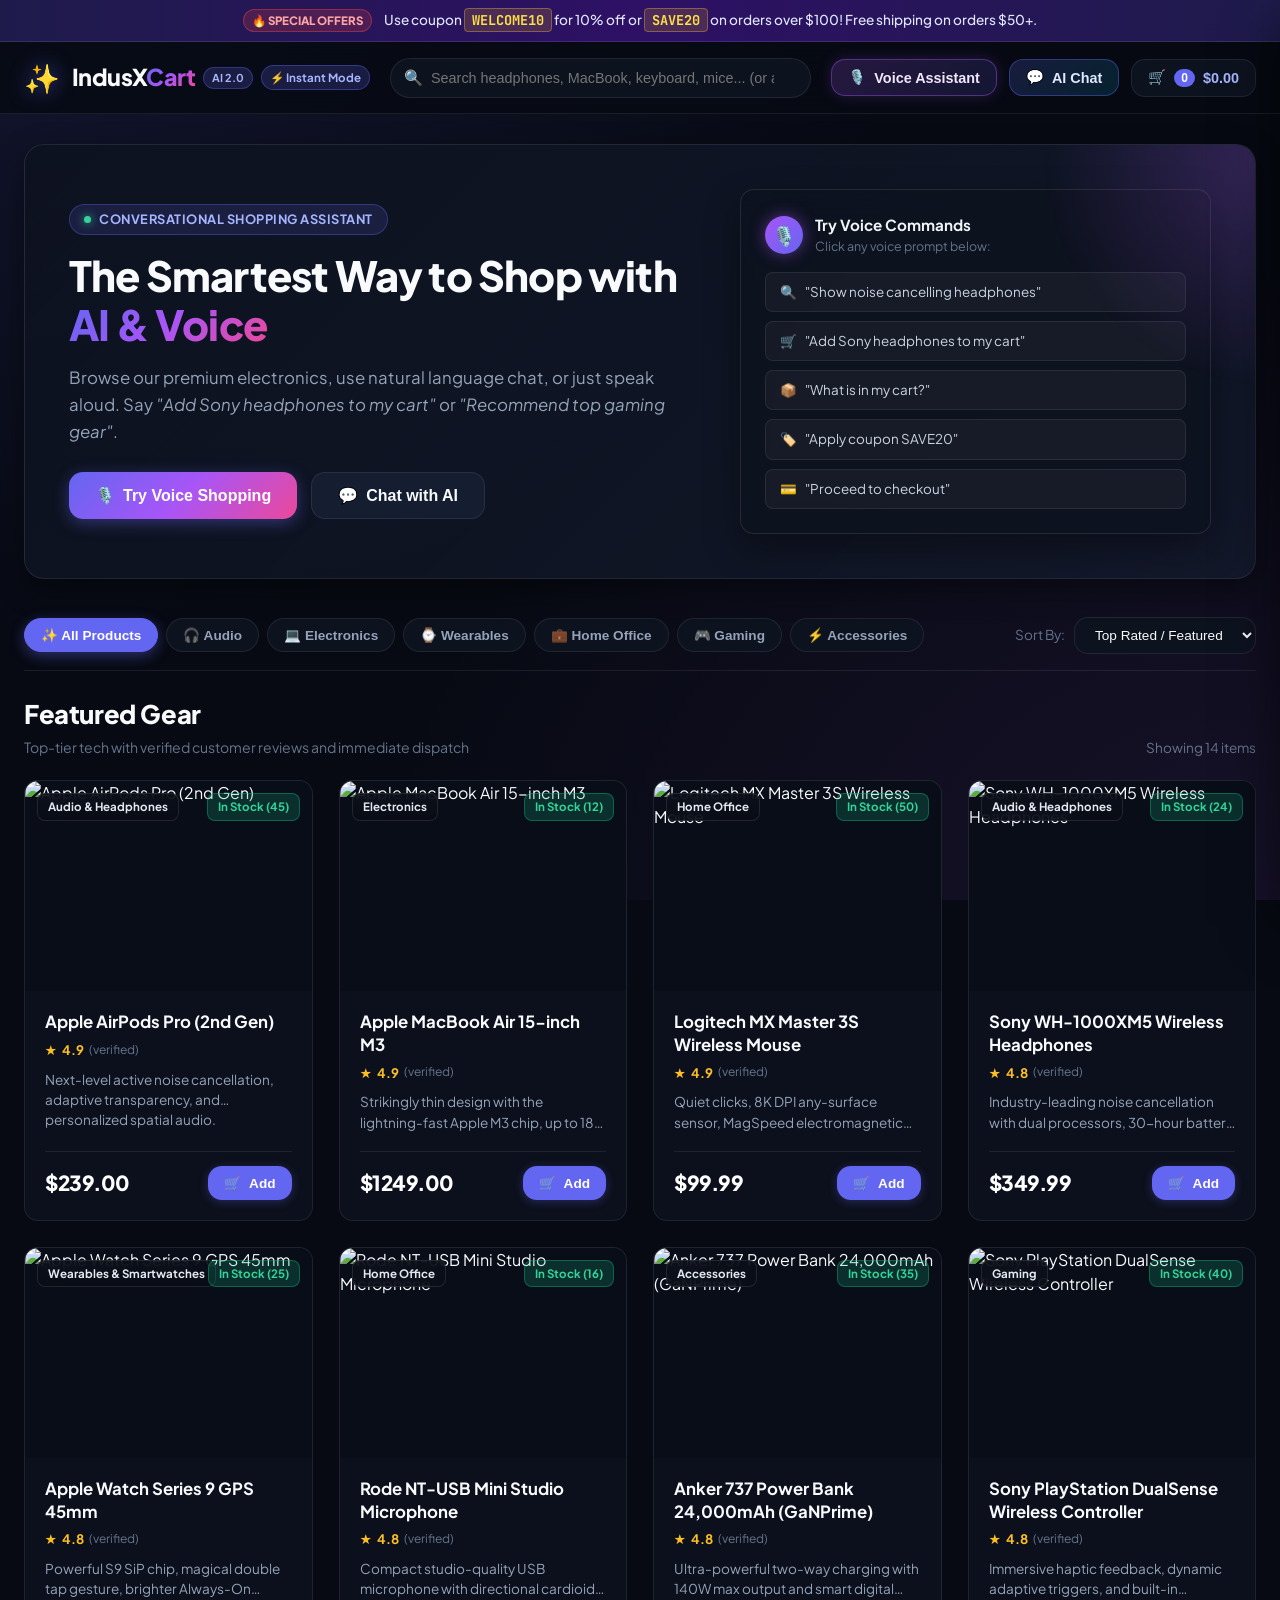
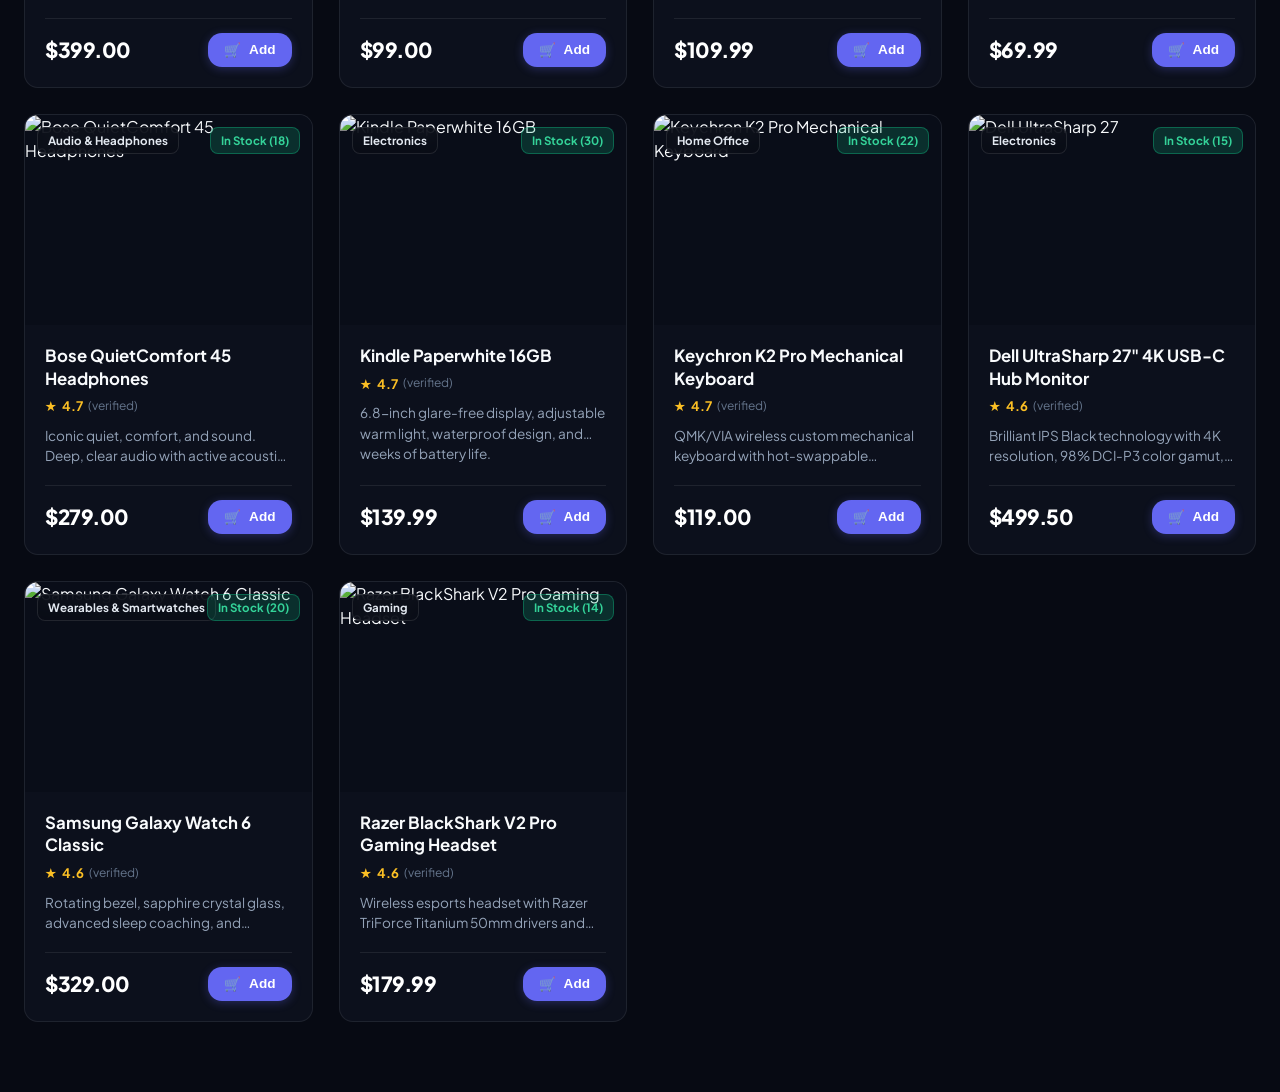
==== commit 6940f72e: "Rebrand system to IndusXCart (Brand, AI Assistant & UI)" ====
--- a/src/main/resources/static/index.html
+++ b/src/main/resources/static/index.html
@@ -1,9 +1,9 @@
-<!DOCTYPE html>
+﻿<!DOCTYPE html>
 <html lang="en">
 <head>
     <meta charset="UTF-8">
     <meta name="viewport" content="width=device-width, initial-scale=1.0">
-    <title>NovaCart - AI & Voice Powered E-Commerce</title>
+    <title>IndusXCart - AI & Voice Powered E-Commerce</title>
     <link rel="stylesheet" href="css/style.css">
     <link rel="preconnect" href="https://fonts.googleapis.com">
     <link rel="preconnect" href="https://fonts.gstatic.com" crossorigin>
@@ -24,7 +24,7 @@
             <div class="logo-area" onclick="app.resetFilters()">
                 <div class="logo-icon-glow">✨</div>
                 <div class="logo-text">
-                    <span class="brand-title">Nova<span class="gradient-text">Cart</span></span>
+                    <span class="brand-title">IndusX<span class="gradient-text">Cart</span></span>
                     <span class="brand-badge">AI 2.0</span>
                     <span class="live-pill" id="backendStatusBadge">⚡ Instant Mode</span>
                 </div>
@@ -384,7 +384,7 @@
             <div class="chat-bot-info">
                 <div class="chat-avatar">🤖</div>
                 <div>
-                    <div class="chat-title">Nova AI Assistant</div>
+                    <div class="chat-title">IndusX AI Assistant</div>
                     <div class="chat-subtitle"><span class="online-dot"></span> Online • Natural Language Agent</div>
                 </div>
             </div>
@@ -472,3 +472,4 @@
     <script src="js/app.js"></script>
 </body>
 </html>
+
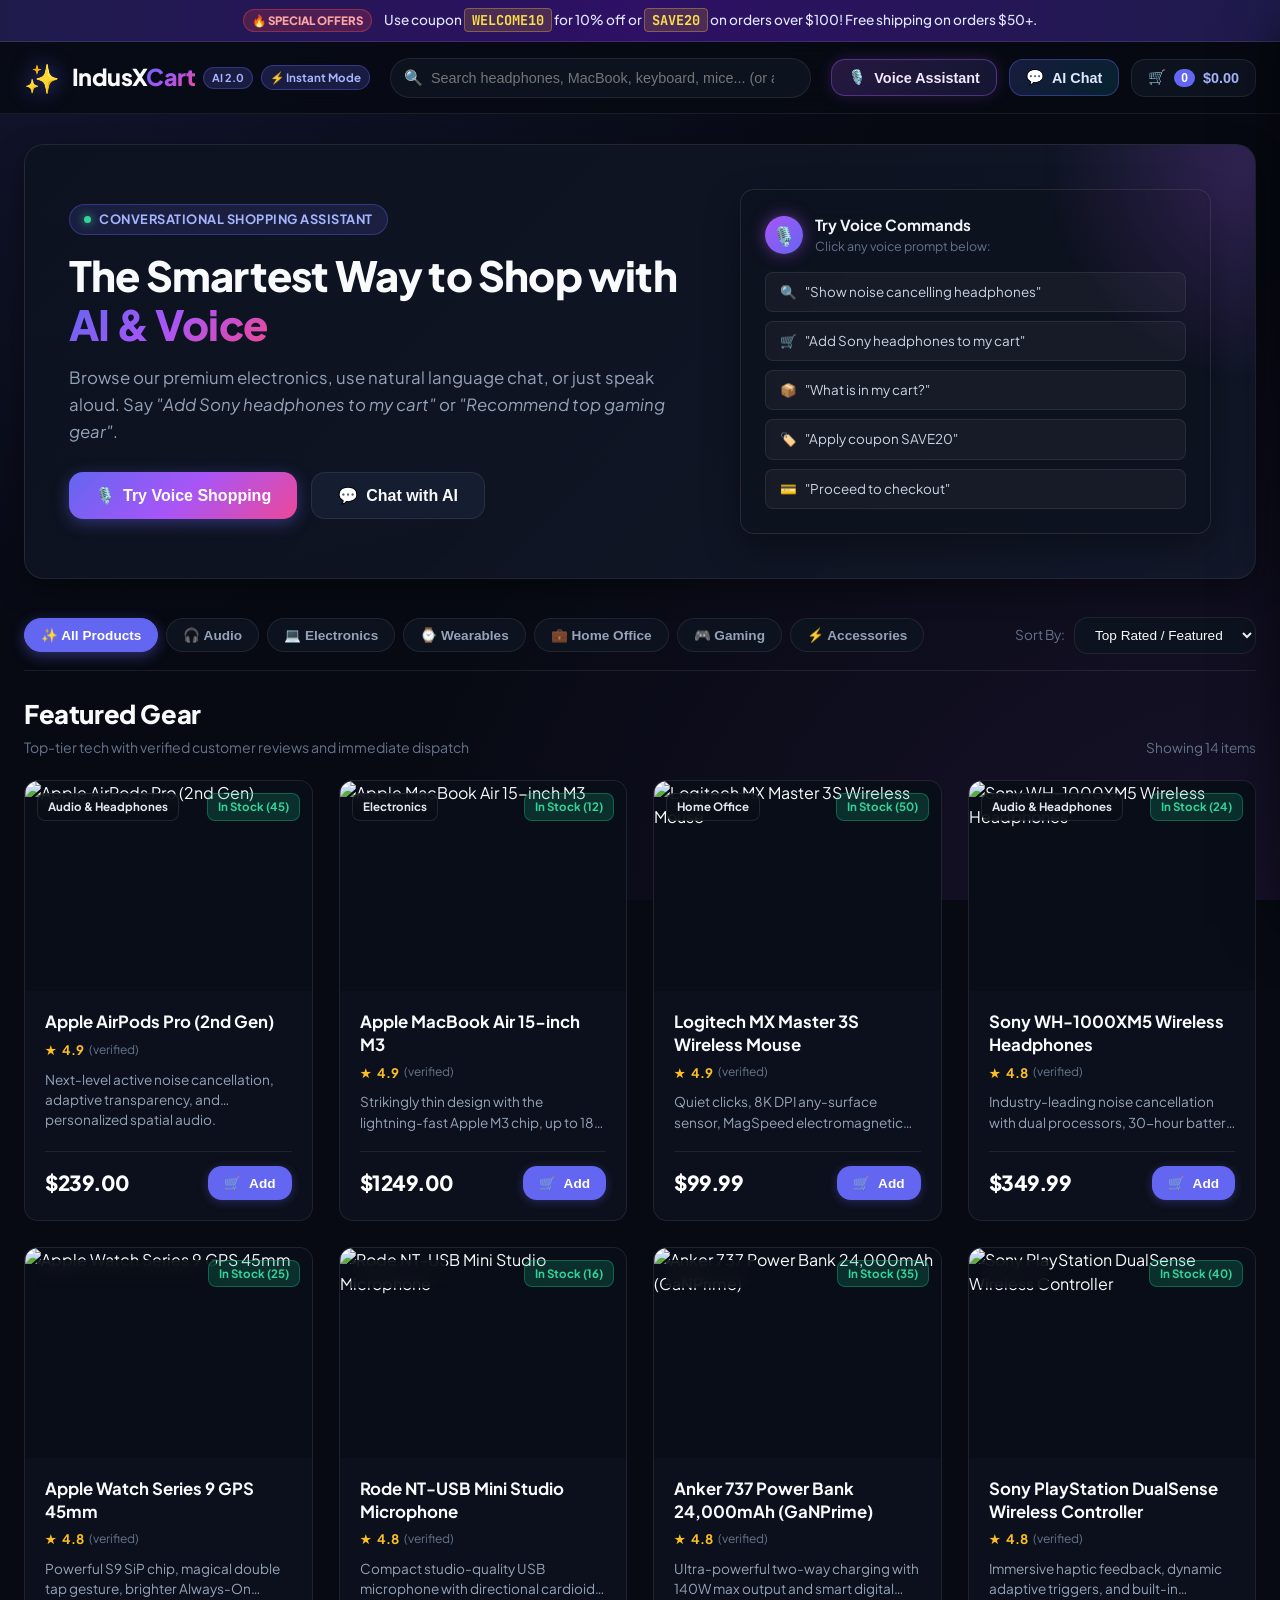
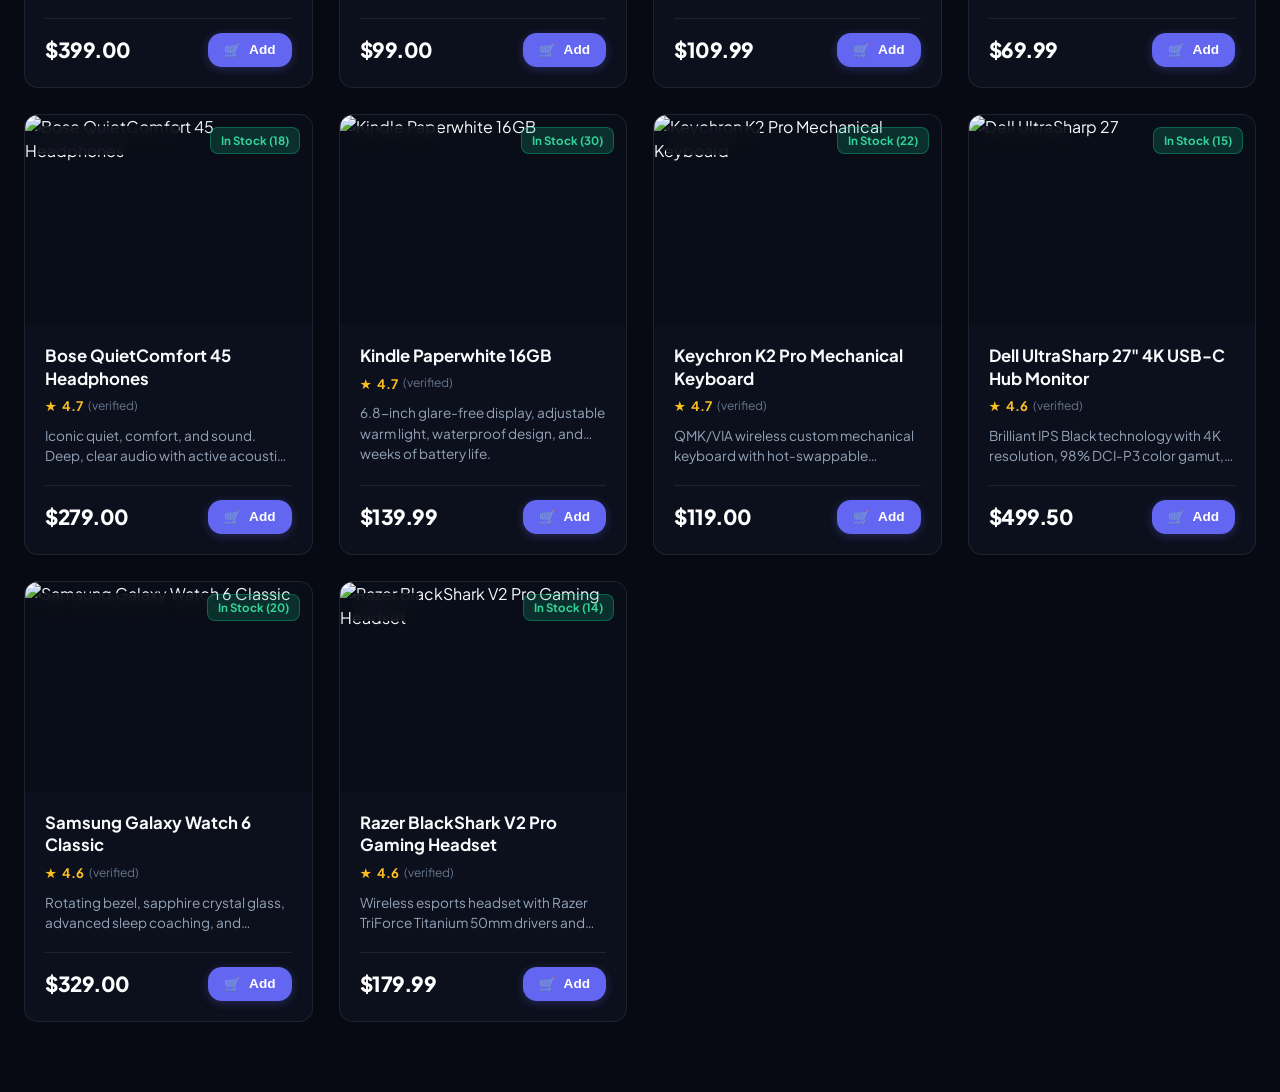
==== commit 05c1f6c4: "Supercharged Voice & Search Engine: dynamically reads user query and exact product results aloud" ====
--- a/src/main/resources/static/index.html
+++ b/src/main/resources/static/index.html
@@ -4,7 +4,7 @@
     <meta charset="UTF-8">
     <meta name="viewport" content="width=device-width, initial-scale=1.0">
     <title>IndusXCart - AI & Voice Powered E-Commerce</title>
-    <link rel="stylesheet" href="css/style.css">
+    <link rel="stylesheet" href="css/style.css?v=2.3">
     <link rel="preconnect" href="https://fonts.googleapis.com">
     <link rel="preconnect" href="https://fonts.gstatic.com" crossorigin>
     <link href="https://fonts.googleapis.com/css2?family=Plus+Jakarta+Sans:wght@300;400;500;600;700;800&family=JetBrains+Mono:wght@400;500;600&display=swap" rel="stylesheet">
@@ -457,10 +457,13 @@
             <div class="voice-sample-actions">
                 <span class="sample-label">Or click to test voice command:</span>
                 <div class="sample-chips">
-                    <button class="chip-btn" onclick="voiceAssistant.simulateUtterance('Add Sony headphones to cart')">Add Sony Headphones</button>
-                    <button class="chip-btn" onclick="voiceAssistant.simulateUtterance('Show mechanical keyboards')">Show Keyboards</button>
-                    <button class="chip-btn" onclick="voiceAssistant.simulateUtterance('What is in my cart?')">What's in my cart?</button>
-                    <button class="chip-btn" onclick="voiceAssistant.simulateUtterance('Proceed to checkout')">Checkout Now</button>
+                    <button class="chip-btn" onclick="voiceAssistant.simulateUtterance('Search wireless headphones')">🎧 Search Headphones</button>
+                    <button class="chip-btn" onclick="voiceAssistant.simulateUtterance('Find Apple MacBook')">💻 Find MacBook</button>
+                    <button class="chip-btn" onclick="voiceAssistant.simulateUtterance('Show mechanical keyboards')">⌨️ Show Keyboards</button>
+                    <button class="chip-btn" onclick="voiceAssistant.simulateUtterance('Add Sony headphones to cart')">🛒 Add Sony to Cart</button>
+                    <button class="chip-btn" onclick="voiceAssistant.simulateUtterance('What is in my cart?')">📦 What's in my cart?</button>
+                    <button class="chip-btn" onclick="voiceAssistant.simulateUtterance('What discount coupons do you have?')">🏷️ Discount Coupons</button>
+                    <button class="chip-btn" onclick="voiceAssistant.simulateUtterance('Proceed to checkout')">💳 Checkout Now</button>
                 </div>
             </div>
         </div>
@@ -469,7 +472,8 @@
     <!-- Toast Notification Container -->
     <div class="toast-container" id="toastContainer"></div>
 
-    <script src="js/app.js"></script>
+    <script src="js/app.js?v=2.3"></script>
 </body>
 </html>
 
+
--- a/src/main/resources/static/css/style.css
+++ b/src/main/resources/static/css/style.css
@@ -1,5 +1,5 @@
-/* ==========================================================================
-   NovaCart Premium Modern CSS System (V2 Enhanced)
+﻿/* ==========================================================================
+   IndusXCart Premium Modern CSS System (V2 Enhanced)
    ========================================================================== */
 
 :root {
@@ -1629,3 +1629,4 @@
         grid-template-columns: 1fr;
     }
 }
+
